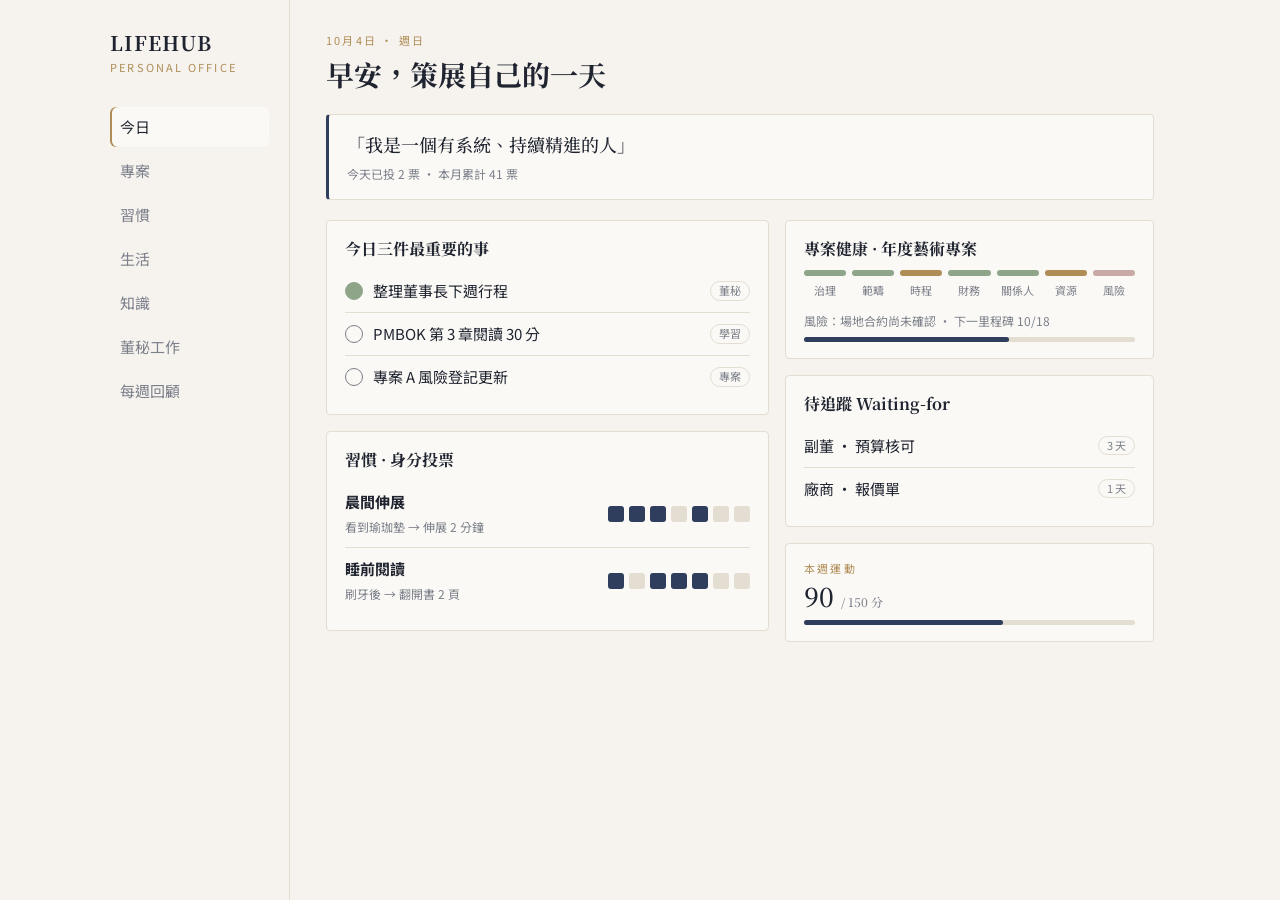
==== lifehub/design/mockup.html @ efaefedc "Add design mockup (today view) Co-Authored-By: Claude Sonnet 5.5 <noreply@anthropic.com>" ====
<!doctype html><html lang="zh-Hant"><head><meta charset="utf-8"><meta name="viewport" content="width=device-width,initial-scale=1">
<title>LifeHub 設計草案</title>
<link href="https://fonts.googleapis.com/css2?family=Noto+Serif+TC:wght@500;700&family=Noto+Sans+TC:wght@400;500&display=swap" rel="stylesheet">
<style>
:root{--paper:#F6F3EE;--card:#FBF9F5;--ink:#1F2430;--mut:#7B7F8A;--line:#E3DDD2;--indigo:#2F3E5C;--rose:#C9A9A6;--sage:#8FA58A;--gold:#B08D57}
@media(prefers-color-scheme:dark){:root{--paper:#14171F;--card:#1B1F29;--ink:#EDE9E1;--mut:#9A9DA8;--line:#2B303C;--indigo:#8EA0C4;--rose:#C9A9A6;--sage:#8FA58A;--gold:#C9A66B}}
*{box-sizing:border-box}body{margin:0;background:var(--paper);color:var(--ink);font:15px/1.6 "Noto Sans TC",sans-serif}
.app{display:grid;grid-template-columns:200px 1fr;min-height:100vh;max-width:1100px;margin:auto}
aside{border-right:1px solid var(--line);padding:28px 20px}
.logo{font:700 20px "Noto Serif TC",serif;letter-spacing:.05em}.logo small{display:block;font:400 11px "Noto Sans TC";color:var(--gold);letter-spacing:.2em;margin-top:2px}
nav{margin-top:32px;display:grid;gap:4px}nav a{padding:8px 10px;border-radius:6px;color:var(--mut);text-decoration:none}nav a.on{background:var(--card);color:var(--ink);box-shadow:inset 2px 0 0 var(--gold)}
main{padding:32px 36px}
.eyebrow{font-size:11px;letter-spacing:.2em;color:var(--gold);text-transform:uppercase}
h1{font:700 28px "Noto Serif TC",serif;margin:4px 0 2px}h2{font:700 16px "Noto Serif TC",serif;margin:0 0 10px}
.id{border:1px solid var(--line);border-left:3px solid var(--indigo);background:var(--card);padding:16px 18px;border-radius:4px;margin:20px 0}
.id q{font:500 18px "Noto Serif TC",serif;quotes:"「" "」"}.id span{display:block;color:var(--mut);font-size:12px;margin-top:6px}
.grid{display:grid;grid-template-columns:1.2fr 1fr;gap:16px}
.card{background:var(--card);border:1px solid var(--line);border-radius:4px;padding:16px 18px;margin-bottom:16px}
.row{display:flex;justify-content:space-between;align-items:center;padding:9px 0;border-bottom:1px solid var(--line)}.row:last-child{border:0}
.chk{width:18px;height:18px;border:1.5px solid var(--mut);border-radius:50%;display:inline-block;margin-right:10px;vertical-align:-3px}.chk.on{background:var(--sage);border-color:var(--sage)}
.tag{font-size:11px;color:var(--mut);border:1px solid var(--line);padding:0 8px;border-radius:99px}
.dom{display:grid;grid-template-columns:repeat(7,1fr);gap:6px;text-align:center;font-size:11px;color:var(--mut)}
.dom i{display:block;height:6px;border-radius:3px;margin-bottom:6px}.g{background:var(--sage)}.y{background:var(--gold)}.r{background:var(--rose)}
.week{display:flex;gap:5px}.week b{width:16px;height:16px;border-radius:3px;background:var(--line)}.week b.on{background:var(--indigo)}
.bar{height:5px;background:var(--line);border-radius:3px;margin-top:6px}.bar i{display:block;height:100%;background:var(--indigo);border-radius:3px}
.num{font:500 26px "Noto Serif TC",serif}.mut{color:var(--mut);font-size:12px}
@media(max-width:760px){.app{grid-template-columns:1fr}aside{display:none}.grid{grid-template-columns:1fr}main{padding:20px 16px}}
</style></head><body><div class="app">
<aside><div class="logo">LIFEHUB<small>PERSONAL OFFICE</small></div>
<nav><a class="on">今日</a><a>專案</a><a>習慣</a><a>生活</a><a>知識</a><a>董秘工作</a><a>每週回顧</a></nav></aside>
<main>
<div class="eyebrow">10月4日 · 週日</div><h1>早安，策展自己的一天</h1>
<div class="id"><q>我是一個有系統、持續精進的人</q><span>今天已投 2 票 · 本月累計 41 票</span></div>
<div class="grid"><div>
<div class="card"><h2>今日三件最重要的事</h2>
<div class="row"><span><i class="chk on"></i>整理董事長下週行程</span><span class="tag">董秘</span></div>
<div class="row"><span><i class="chk"></i>PMBOK 第 3 章閱讀 30 分</span><span class="tag">學習</span></div>
<div class="row"><span><i class="chk"></i>專案 A 風險登記更新</span><span class="tag">專案</span></div></div>
<div class="card"><h2>習慣 · 身分投票</h2>
<div class="row"><span><b>晨間伸展</b><br><span class="mut">看到瑜珈墊 → 伸展 2 分鐘</span></span><span class="week"><b class="on"></b><b class="on"></b><b class="on"></b><b></b><b class="on"></b><b></b><b></b></span></div>
<div class="row"><span><b>睡前閱讀</b><br><span class="mut">刷牙後 → 翻開書 2 頁</span></span><span class="week"><b class="on"></b><b></b><b class="on"></b><b class="on"></b><b class="on"></b><b></b><b></b></span></div></div>
</div><div>
<div class="card"><h2>專案健康 · 年度藝術專案</h2><div class="dom">
<div><i class="g"></i>治理</div><div><i class="g"></i>範疇</div><div><i class="y"></i>時程</div><div><i class="g"></i>財務</div><div><i class="g"></i>關係人</div><div><i class="y"></i>資源</div><div><i class="r"></i>風險</div></div>
<p class="mut" style="margin:12px 0 0">風險：場地合約尚未確認 · 下一里程碑 10/18</p><div class="bar"><i style="width:62%"></i></div></div>
<div class="card"><h2>待追蹤 Waiting-for</h2>
<div class="row"><span>副董 · 預算核可</span><span class="tag">3 天</span></div>
<div class="row"><span>廠商 · 報價單</span><span class="tag">1 天</span></div></div>
<div class="card"><div class="eyebrow">本週運動</div><div class="num">90 <small class="mut">/ 150 分</small></div><div class="bar"><i style="width:60%"></i></div></div>
</div></div></main></div></body></html>
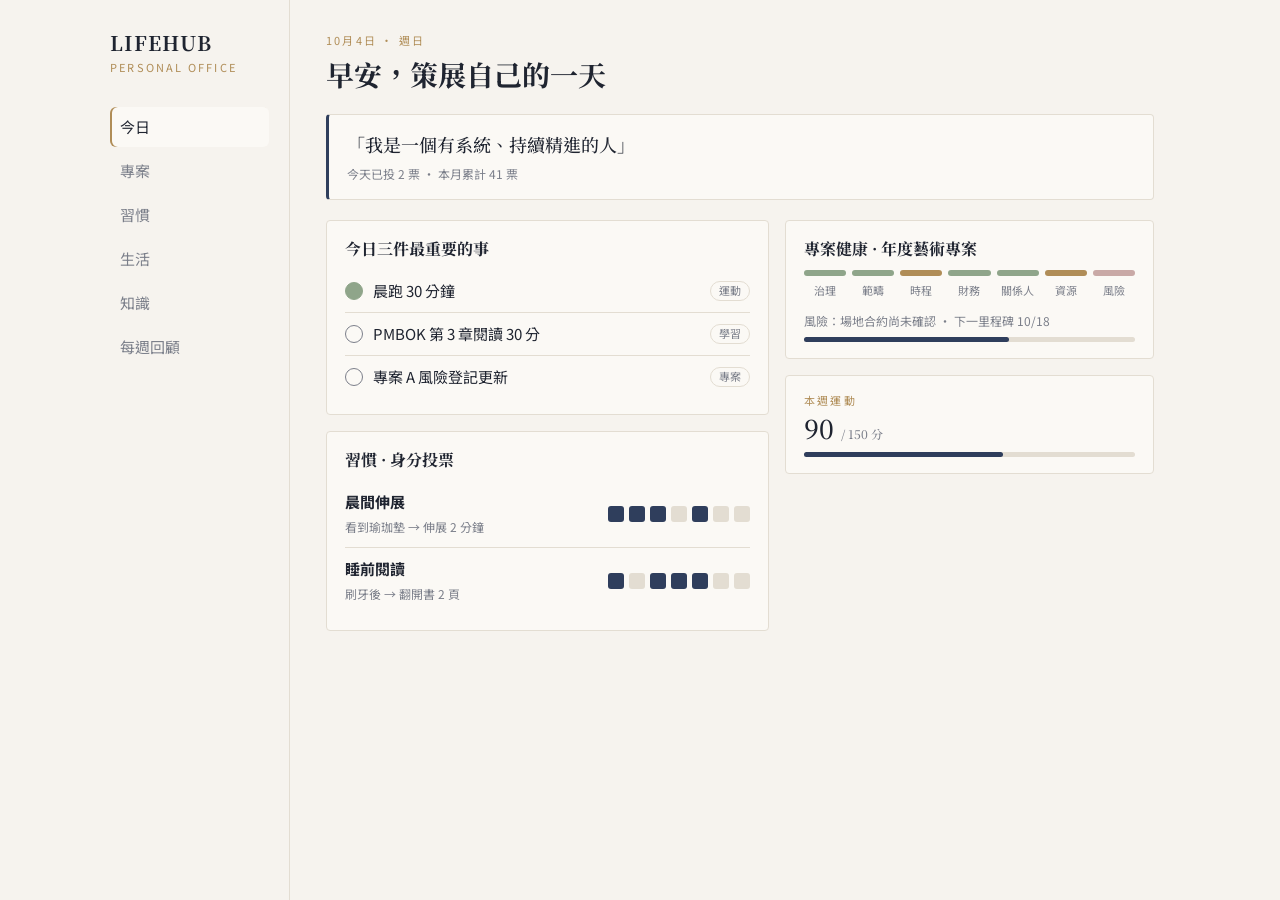
==== commit 9552dfef: "Design: drop work module, add earth-tone direction Co-Authored-By: Claude Sonnet 5.5 <noreply@anthro" ====
--- a/lifehub/design/mockup.html
+++ b/lifehub/design/mockup.html
@@ -27,13 +27,13 @@
 @media(max-width:760px){.app{grid-template-columns:1fr}aside{display:none}.grid{grid-template-columns:1fr}main{padding:20px 16px}}
 </style></head><body><div class="app">
 <aside><div class="logo">LIFEHUB<small>PERSONAL OFFICE</small></div>
-<nav><a class="on">今日</a><a>專案</a><a>習慣</a><a>生活</a><a>知識</a><a>董秘工作</a><a>每週回顧</a></nav></aside>
+<nav><a class="on">今日</a><a>專案</a><a>習慣</a><a>生活</a><a>知識</a><a>每週回顧</a></nav></aside>
 <main>
 <div class="eyebrow">10月4日 · 週日</div><h1>早安，策展自己的一天</h1>
 <div class="id"><q>我是一個有系統、持續精進的人</q><span>今天已投 2 票 · 本月累計 41 票</span></div>
 <div class="grid"><div>
 <div class="card"><h2>今日三件最重要的事</h2>
-<div class="row"><span><i class="chk on"></i>整理董事長下週行程</span><span class="tag">董秘</span></div>
+<div class="row"><span><i class="chk on"></i>晨跑 30 分鐘</span><span class="tag">運動</span></div>
 <div class="row"><span><i class="chk"></i>PMBOK 第 3 章閱讀 30 分</span><span class="tag">學習</span></div>
 <div class="row"><span><i class="chk"></i>專案 A 風險登記更新</span><span class="tag">專案</span></div></div>
 <div class="card"><h2>習慣 · 身分投票</h2>
@@ -43,8 +43,6 @@
 <div class="card"><h2>專案健康 · 年度藝術專案</h2><div class="dom">
 <div><i class="g"></i>治理</div><div><i class="g"></i>範疇</div><div><i class="y"></i>時程</div><div><i class="g"></i>財務</div><div><i class="g"></i>關係人</div><div><i class="y"></i>資源</div><div><i class="r"></i>風險</div></div>
 <p class="mut" style="margin:12px 0 0">風險：場地合約尚未確認 · 下一里程碑 10/18</p><div class="bar"><i style="width:62%"></i></div></div>
-<div class="card"><h2>待追蹤 Waiting-for</h2>
-<div class="row"><span>副董 · 預算核可</span><span class="tag">3 天</span></div>
-<div class="row"><span>廠商 · 報價單</span><span class="tag">1 天</span></div></div>
+
 <div class="card"><div class="eyebrow">本週運動</div><div class="num">90 <small class="mut">/ 150 分</small></div><div class="bar"><i style="width:60%"></i></div></div>
 </div></div></main></div></body></html>
